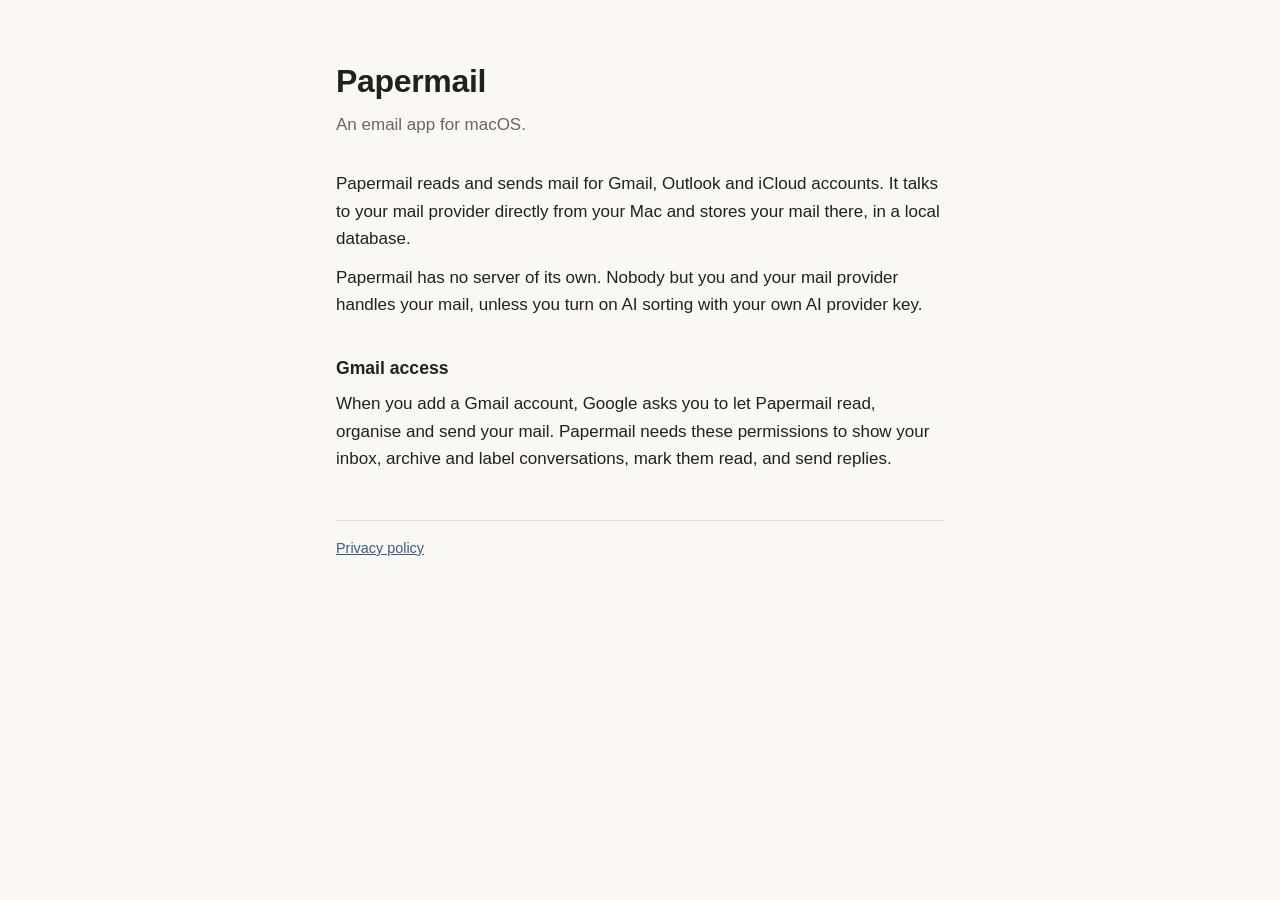
==== index.html @ 48b1c693 "Papermail homepage and privacy policy" ====
<!doctype html>
<html lang="en">
<head>
  <meta charset="utf-8">
  <meta name="viewport" content="width=device-width, initial-scale=1">
  <title>Papermail</title>
  <meta name="description" content="Papermail is an email app for macOS that keeps your mail on your Mac.">
  <link rel="stylesheet" href="style.css">
</head>
<body>
  <main>
    <h1>Papermail</h1>
    <p class="lede">An email app for macOS.</p>

    <p>Papermail reads and sends mail for Gmail, Outlook and iCloud accounts. It talks to your mail provider directly from your Mac and stores your mail there, in a local database.</p>
    <p>Papermail has no server of its own. Nobody but you and your mail provider handles your mail, unless you turn on AI sorting with your own AI provider key.</p>

    <h2>Gmail access</h2>
    <p>When you add a Gmail account, Google asks you to let Papermail read, organise and send your mail. Papermail needs these permissions to show your inbox, archive and label conversations, mark them read, and send replies.</p>

    <footer>
      <a href="privacy.html">Privacy policy</a>
    </footer>
  </main>
</body>
</html>
---- style.css ----
:root {
  --bg: #faf8f4;
  --text: #22201c;
  --muted: #6b665d;
  --rule: #e4dfd5;
  --link: #3d5a80;
}
@media (prefers-color-scheme: dark) {
  :root {
    --bg: #1c1b19;
    --text: #ece8e1;
    --muted: #a39d92;
    --rule: #34322e;
    --link: #9cb8de;
  }
}
* { box-sizing: border-box; }
body {
  margin: 0;
  background: var(--bg);
  color: var(--text);
  font: 17px/1.6 -apple-system, BlinkMacSystemFont, "Helvetica Neue", sans-serif;
}
main { max-width: 640px; margin: 0 auto; padding: 56px 16px 80px; }
h1 { font-size: 2rem; margin: 0 0 4px; letter-spacing: -0.01em; }
h2 { font-size: 1.1rem; margin: 36px 0 8px; }
p, li { margin: 0 0 12px; }
ul { padding-left: 20px; }
.lede { color: var(--muted); margin-bottom: 32px; }
a { color: var(--link); }
footer { margin-top: 48px; padding-top: 16px; border-top: 1px solid var(--rule); color: var(--muted); font-size: 0.9rem; }
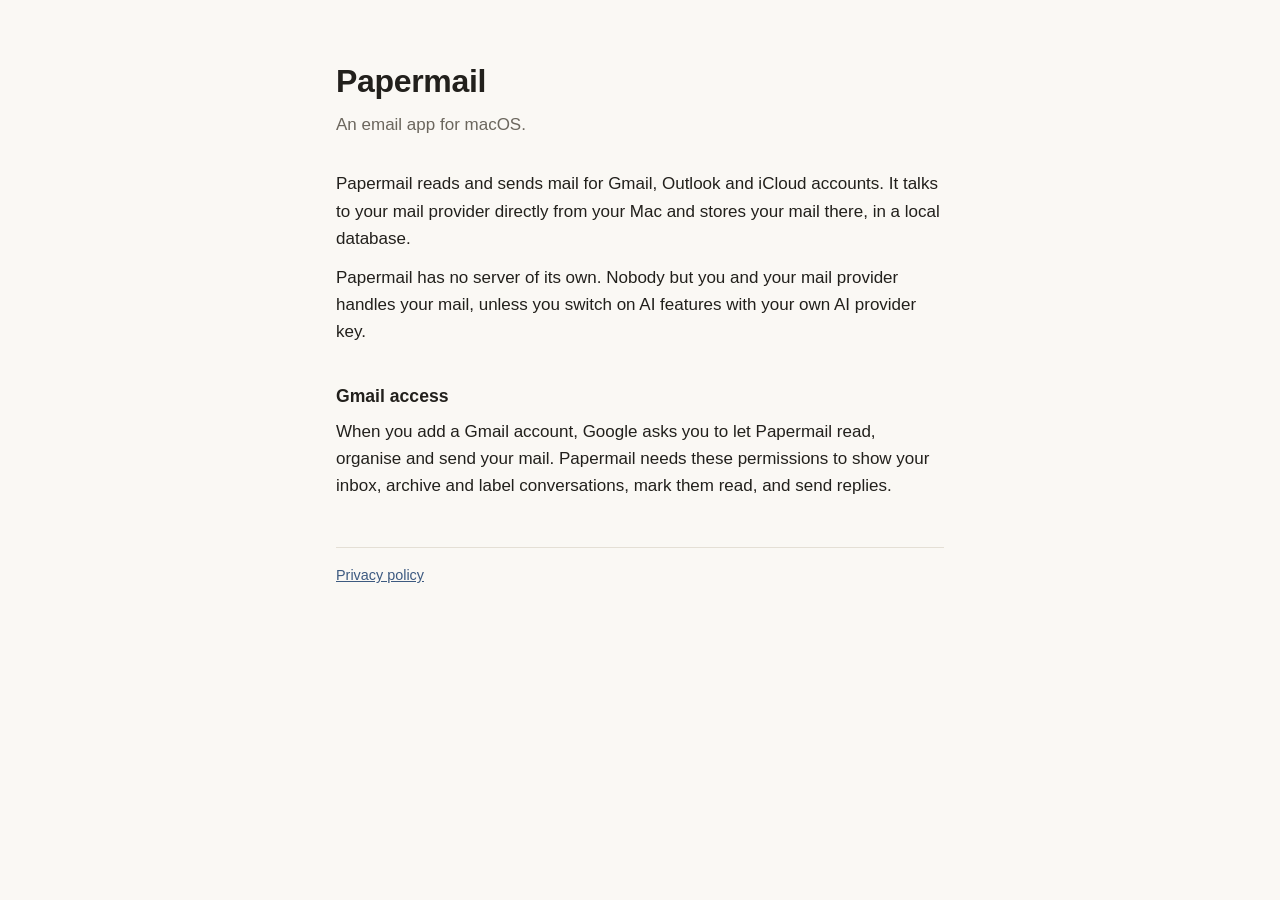
==== commit 0c726d27: "Privacy policy: list each AI feature and what it sends" ====
--- a/index.html
+++ b/index.html
@@ -13,7 +13,7 @@
     <p class="lede">An email app for macOS.</p>
 
     <p>Papermail reads and sends mail for Gmail, Outlook and iCloud accounts. It talks to your mail provider directly from your Mac and stores your mail there, in a local database.</p>
-    <p>Papermail has no server of its own. Nobody but you and your mail provider handles your mail, unless you turn on AI sorting with your own AI provider key.</p>
+    <p>Papermail has no server of its own. Nobody but you and your mail provider handles your mail, unless you switch on AI features with your own AI provider key.</p>
 
     <h2>Gmail access</h2>
     <p>When you add a Gmail account, Google asks you to let Papermail read, organise and send your mail. Papermail needs these permissions to show your inbox, archive and label conversations, mark them read, and send replies.</p>
